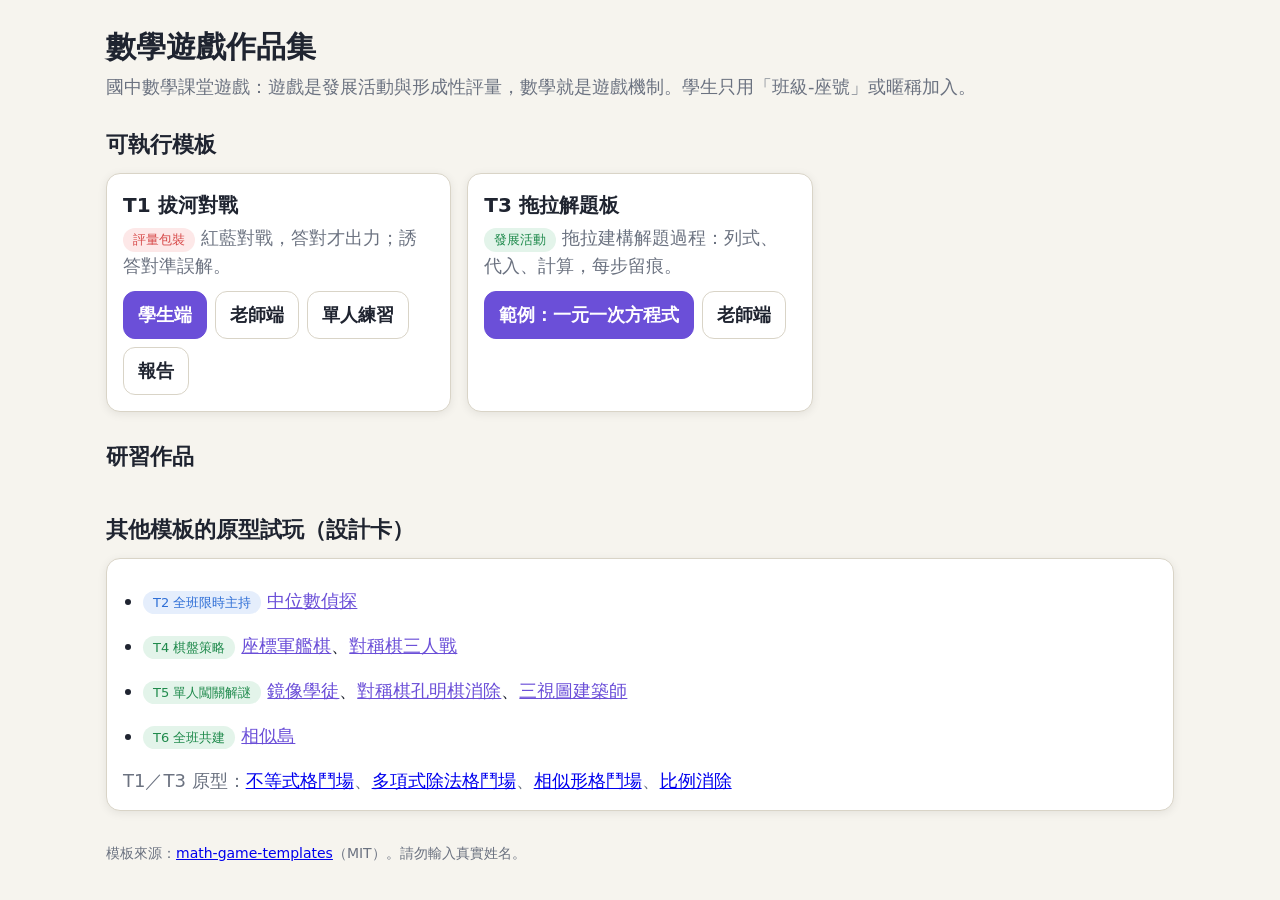
==== site/index.html @ 7c6f1c74 "數學遊戲模板：Cloudflare＋Supabase，教材→遊戲的 Agent 工作流 - AGENTS.md：從教材到上線八步驟（回推八步驟＋兩問檢驗、部署、驗收） - T1 拔河對戰（評量包裝）：" ====
<!doctype html>
<html lang="zh-Hant">
<head>
<meta charset="utf-8">
<meta name="viewport" content="width=device-width, initial-scale=1, viewport-fit=cover">
<title>數學遊戲作品集</title>
<meta name="description" content="國中數學課堂遊戲：模板與研習作品入口">
<link rel="stylesheet" href="shared/base.css">
<style>
  h1 { font-size: 30px; margin: 8px 0 4px; }
  h2 { font-size: 22px; margin: 28px 0 12px; }
  .lead { margin: 0 0 8px; }
  .grid { display: grid; grid-template-columns: repeat(auto-fill, minmax(300px, 1fr)); gap: 16px; }
  .card h3 { margin: 0 0 4px; font-size: 20px; }
  .card p { margin: 0 0 12px; }
  .tag { display: inline-block; font-size: 13px; padding: 2px 10px; border-radius: 999px; margin-right: 6px; }
  .tag.assess { background: var(--red-soft); color: var(--red); }
  .tag.develop { background: var(--ok-soft); color: var(--ok); }
  .tag.both { background: var(--blue-soft); color: var(--blue); }
  .links { display: flex; flex-wrap: wrap; gap: 8px; }
  .links a { display: inline-flex; align-items: center; min-height: 48px; padding: 8px 14px; border-radius: 12px; border: 1px solid var(--line); color: var(--ink); text-decoration: none; font-weight: 600; background: var(--panel); }
  .links a.primary { background: var(--accent); border-color: var(--accent); color: #fff; }
  .links a:focus-visible { outline: 3px solid var(--accent); outline-offset: 2px; }
  ul.protos { margin: 0; padding-left: 20px; }
  ul.protos li { margin: 6px 0; }
  ul.protos a { color: var(--accent); display: inline-block; padding: 6px 0; }
  footer { margin: 32px 0 16px; font-size: 14px; }
</style>
</head>
<body>
<main class="wrap">
  <h1>數學遊戲作品集</h1>
  <p class="lead muted">國中數學課堂遊戲：遊戲是發展活動與形成性評量，數學就是遊戲機制。學生只用「班級-座號」或暱稱加入。</p>

  <h2>可執行模板</h2>
  <div class="grid">
    <section class="panel card">
      <h3>T1 拔河對戰</h3>
      <p><span class="tag assess">評量包裝</span><span class="muted">紅藍對戰，答對才出力；誘答對準誤解。</span></p>
      <div class="links">
        <a class="primary" href="games/tug-of-war/">學生端</a>
        <a href="games/tug-of-war/?teacher=1">老師端</a>
        <a href="games/tug-of-war/?mode=solo">單人練習</a>
        <a href="games/tug-of-war/report.html">報告</a>
      </div>
    </section>
    <section class="panel card">
      <h3>T3 拖拉解題板</h3>
      <p><span class="tag develop">發展活動</span><span class="muted">拖拉建構解題過程：列式、代入、計算，每步留痕。</span></p>
      <div class="links">
        <a class="primary" href="games/step-board/?content=linear-equation">範例：一元一次方程式</a>
        <a href="games/step-board/teacher.html">老師端</a>
      </div>
    </section>
  </div>

  <h2>研習作品</h2>
  <div class="grid">
    <!-- ===== 學員新增的遊戲請加在這裡 =====
         複製下面的範本，改成自己的 slug、名稱與說明；定位標籤用 assess（評量包裝）/ develop（發展活動）/ both。
    <section class="panel card">
      <h3>遊戲名稱</h3>
      <p><span class="tag develop">發展活動</span><span class="muted">單元｜一句話說明數學動詞</span></p>
      <div class="links">
        <a class="primary" href="games/<slug>/">學生端</a>
        <a href="games/<slug>/?teacher=1">老師端</a>
      </div>
    </section>
    ===== 學員新增區塊結束 ===== -->
  </div>

  <h2>其他模板的原型試玩（設計卡）</h2>
  <section class="panel">
    <ul class="protos">
      <li><span class="tag both">T2 全班限時主持</span><a href="https://my-teaching-tools.web.app/games/median-detective/demo/" target="_blank" rel="noopener">中位數偵探</a></li>
      <li><span class="tag develop">T4 棋盤策略</span><a href="https://my-teaching-tools.web.app/games/battleship/?ns=public" target="_blank" rel="noopener">座標軍艦棋</a>、<a href="https://my-teaching-tools.web.app/games/line-symmetry/symbattle/?ns=public&amp;demo=3" target="_blank" rel="noopener">對稱棋三人戰</a></li>
      <li><span class="tag develop">T5 單人闖關解謎</span><a href="https://my-teaching-tools.web.app/games/line-symmetry/solo/?ns=public" target="_blank" rel="noopener">鏡像學徒</a>、<a href="https://my-teaching-tools.web.app/games/line-symmetry/sympieces/?ns=public" target="_blank" rel="noopener">對稱棋孔明棋消除</a>、<a href="https://my-teaching-tools.web.app/games/three-view/" target="_blank" rel="noopener">三視圖建築師</a></li>
      <li><span class="tag develop">T6 全班共建</span><a href="https://my-teaching-tools.web.app/games/similarity-island/" target="_blank" rel="noopener">相似島</a></li>
    </ul>
    <p class="muted" style="margin:12px 0 0">T1／T3 原型：<a href="https://my-teaching-tools.web.app/games/linear-inequality-fighter/demo/" target="_blank" rel="noopener">不等式格鬥場</a>、<a href="https://my-teaching-tools.web.app/games/polynomial-division-fighter/demo/" target="_blank" rel="noopener">多項式除法格鬥場</a>、<a href="https://math-g9-similarity-fighter.pages.dev/" target="_blank" rel="noopener">相似形格鬥場</a>、<a href="https://my-teaching-tools.web.app/games/ratio-tetris/" target="_blank" rel="noopener">比例消除</a></p>
  </section>

  <footer class="muted">
    模板來源：<a href="https://github.com/mathruffian-dot/math-game-templates" target="_blank" rel="noopener">math-game-templates</a>（MIT）。請勿輸入真實姓名。
  </footer>
</main>
</body>
</html>
---- site/shared/base.css ----
/* 共用基礎樣式：iPad 優先，觸控目標 ≥ 48px */
:root {
  --bg: #f6f4ee; --panel: #ffffff; --ink: #1f2430; --muted: #6b7280; --line: #d9d4c7;
  --red: #d64545; --red-soft: #fde8e8; --blue: #2f6fd6; --blue-soft: #e5eefc;
  --ok: #1f8a4c; --ok-soft: #e3f4ea; --warn: #b7791f; --warn-soft: #fdf3e1;
  --accent: #6b4fd8; --radius: 14px; --shadow: 0 2px 10px rgba(0,0,0,.08);
  --font: "Noto Sans TC", "PingFang TC", "Microsoft JhengHei", system-ui, sans-serif;
}
@media (prefers-color-scheme: dark) {
  :root:not([data-theme="light"]) {
    --bg: #15171c; --panel: #1f232b; --ink: #eef0f4; --muted: #9aa3b2; --line: #343a46;
    --red-soft: #3a2224; --blue-soft: #1d2a40; --ok-soft: #173326; --warn-soft: #3a2e17;
  }
}
* { box-sizing: border-box; }
html, body { margin: 0; background: var(--bg); color: var(--ink); font-family: var(--font); font-size: 18px; line-height: 1.5; }
body { min-height: 100dvh; padding: env(safe-area-inset-top) env(safe-area-inset-right) env(safe-area-inset-bottom) env(safe-area-inset-left); -webkit-tap-highlight-color: transparent; }
.wrap { max-width: 1100px; margin: 0 auto; padding: 16px; }
.panel { background: var(--panel); border: 1px solid var(--line); border-radius: var(--radius); box-shadow: var(--shadow); padding: 16px; }
button, .btn { min-height: 48px; min-width: 48px; padding: 10px 18px; border-radius: 12px; border: 1px solid var(--line); background: var(--panel); color: var(--ink); font: inherit; font-weight: 600; cursor: pointer; touch-action: manipulation; }
button.primary { background: var(--accent); border-color: var(--accent); color: #fff; }
button:disabled { opacity: .45; cursor: not-allowed; }
input, select { min-height: 48px; padding: 8px 12px; border-radius: 10px; border: 1px solid var(--line); background: var(--panel); color: var(--ink); font: inherit; font-size: 18px; }
.row { display: flex; gap: 12px; flex-wrap: wrap; align-items: center; }
.muted { color: var(--muted); }
.hidden { display: none !important; }
.toast { position: fixed; left: 50%; bottom: 24px; transform: translateX(-50%); background: var(--ink); color: var(--bg); padding: 12px 20px; border-radius: 12px; z-index: 50; max-width: 90vw; }
.mode-badge { font-size: 13px; padding: 2px 10px; border-radius: 999px; background: var(--warn-soft); color: var(--warn); }
/* 數學記號：分數上下排列 */
.frac { display: inline-flex; flex-direction: column; align-items: center; vertical-align: middle; margin: 0 .15em; line-height: 1.1; }
.frac > span:first-child { border-bottom: 2px solid currentColor; padding: 0 .2em; }
.overline { text-decoration: overline; }
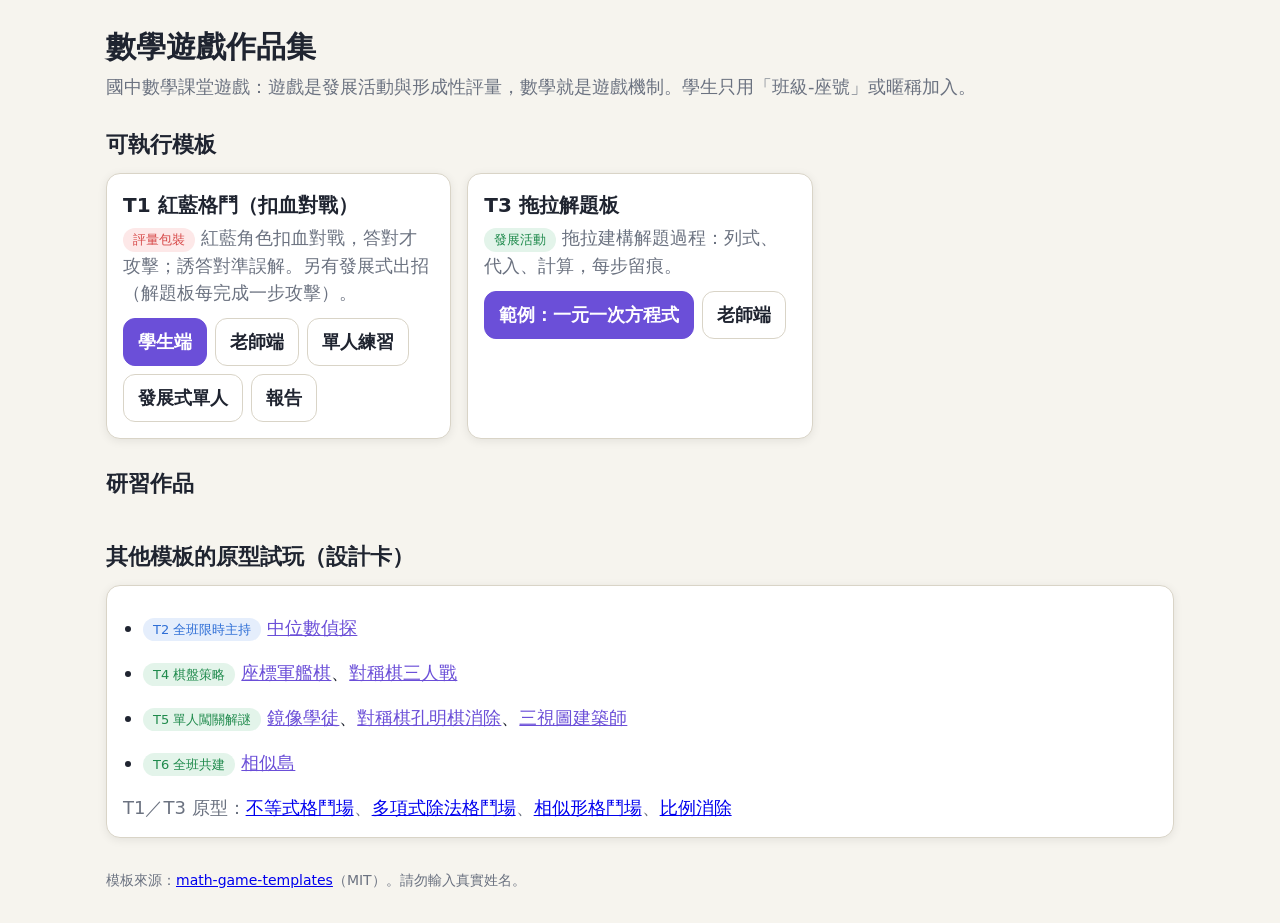
==== commit ac96695f: "T1 改為紅藍格鬥（扣血制），支援評量式與發展式兩種出招 - 血量依對手人數，歸零立即結束；時間到比剩餘血量比例 - 評量式：答題庫題目；發展式：重用 step-board 引擎，在解題板每完成一步就" ====
--- a/site/index.html
+++ b/site/index.html
@@ -35,12 +35,13 @@
   <h2>可執行模板</h2>
   <div class="grid">
     <section class="panel card">
-      <h3>T1 拔河對戰</h3>
-      <p><span class="tag assess">評量包裝</span><span class="muted">紅藍對戰，答對才出力；誘答對準誤解。</span></p>
+      <h3>T1 紅藍格鬥（扣血對戰）</h3>
+      <p><span class="tag assess">評量包裝</span><span class="muted">紅藍角色扣血對戰，答對才攻擊；誘答對準誤解。另有發展式出招（解題板每完成一步攻擊）。</span></p>
       <div class="links">
         <a class="primary" href="games/tug-of-war/">學生端</a>
         <a href="games/tug-of-war/?teacher=1">老師端</a>
         <a href="games/tug-of-war/?mode=solo">單人練習</a>
+        <a href="games/tug-of-war/?mode=solo&play=steps&content=poly-division">發展式單人</a>
         <a href="games/tug-of-war/report.html">報告</a>
       </div>
     </section>
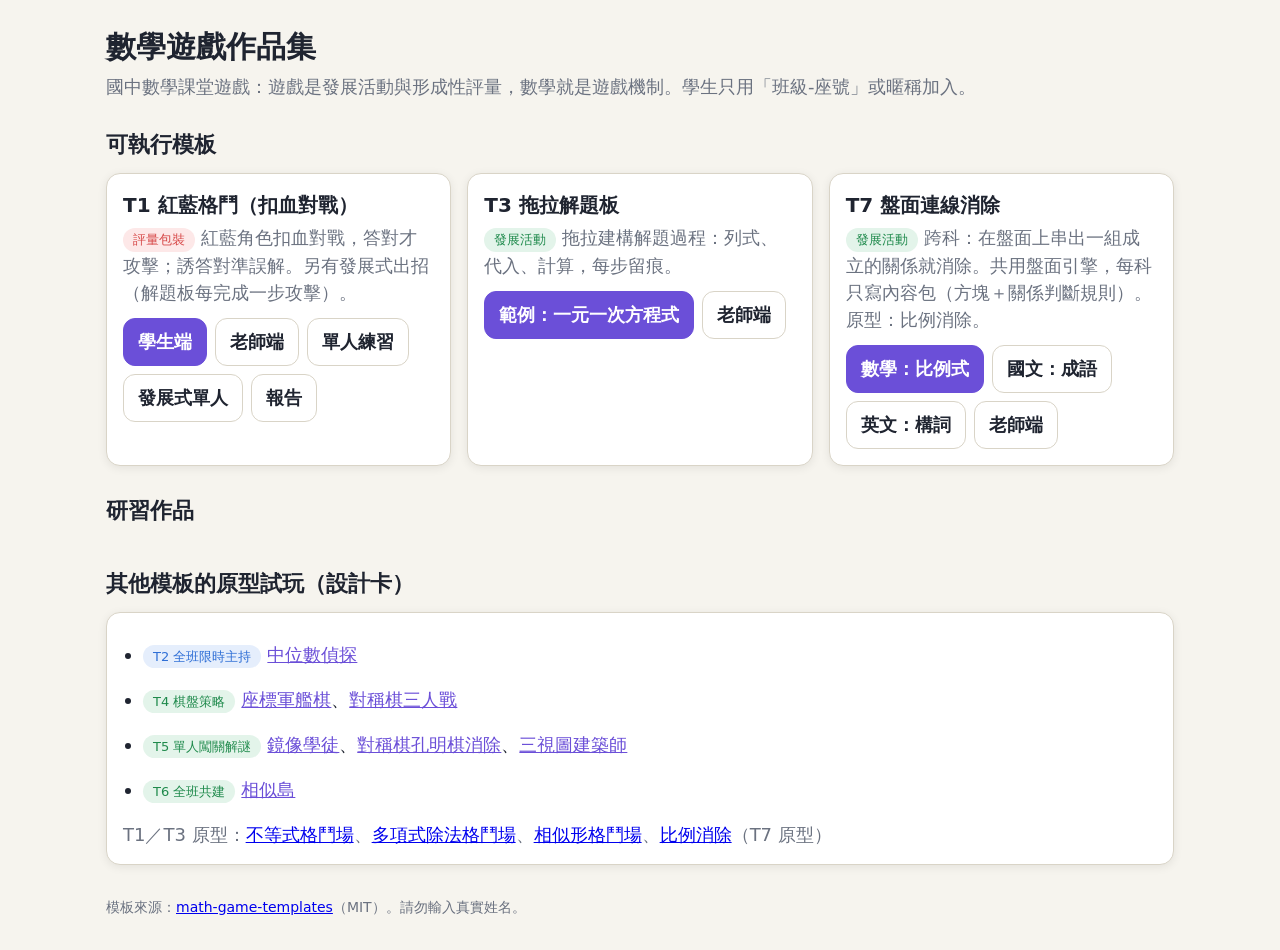
==== commit 2962322d: "新增 T7 盤面連線消除：跨科模板（原型：比例消除） - 共用盤面引擎：8 方向相鄰連線、掉落補位、種入可解鏈、無解洗牌、不自動連鎖 - 內容包介面：makeTile／plant／check／misc" ====
--- a/site/index.html
+++ b/site/index.html
@@ -53,6 +53,16 @@
         <a href="games/step-board/teacher.html">老師端</a>
       </div>
     </section>
+    <section class="panel card">
+      <h3>T7 盤面連線消除</h3>
+      <p><span class="tag develop">發展活動</span><span class="muted">跨科：在盤面上串出一組成立的關係就消除。共用盤面引擎，每科只寫內容包（方塊＋關係判斷規則）。原型：比例消除。</span></p>
+      <div class="links">
+        <a class="primary" href="games/chain-match/?content=math/ratio">數學：比例式</a>
+        <a href="games/chain-match/?content=chinese/idiom">國文：成語</a>
+        <a href="games/chain-match/?content=english/affix">英文：構詞</a>
+        <a href="games/chain-match/teacher.html">老師端</a>
+      </div>
+    </section>
   </div>
 
   <h2>研習作品</h2>
@@ -78,7 +88,7 @@
       <li><span class="tag develop">T5 單人闖關解謎</span><a href="https://my-teaching-tools.web.app/games/line-symmetry/solo/?ns=public" target="_blank" rel="noopener">鏡像學徒</a>、<a href="https://my-teaching-tools.web.app/games/line-symmetry/sympieces/?ns=public" target="_blank" rel="noopener">對稱棋孔明棋消除</a>、<a href="https://my-teaching-tools.web.app/games/three-view/" target="_blank" rel="noopener">三視圖建築師</a></li>
       <li><span class="tag develop">T6 全班共建</span><a href="https://my-teaching-tools.web.app/games/similarity-island/" target="_blank" rel="noopener">相似島</a></li>
     </ul>
-    <p class="muted" style="margin:12px 0 0">T1／T3 原型：<a href="https://my-teaching-tools.web.app/games/linear-inequality-fighter/demo/" target="_blank" rel="noopener">不等式格鬥場</a>、<a href="https://my-teaching-tools.web.app/games/polynomial-division-fighter/demo/" target="_blank" rel="noopener">多項式除法格鬥場</a>、<a href="https://math-g9-similarity-fighter.pages.dev/" target="_blank" rel="noopener">相似形格鬥場</a>、<a href="https://my-teaching-tools.web.app/games/ratio-tetris/" target="_blank" rel="noopener">比例消除</a></p>
+    <p class="muted" style="margin:12px 0 0">T1／T3 原型：<a href="https://my-teaching-tools.web.app/games/linear-inequality-fighter/demo/" target="_blank" rel="noopener">不等式格鬥場</a>、<a href="https://my-teaching-tools.web.app/games/polynomial-division-fighter/demo/" target="_blank" rel="noopener">多項式除法格鬥場</a>、<a href="https://math-g9-similarity-fighter.pages.dev/" target="_blank" rel="noopener">相似形格鬥場</a>、<a href="https://my-teaching-tools.web.app/games/ratio-tetris/" target="_blank" rel="noopener">比例消除</a>（T7 原型）</p>
   </section>
 
   <footer class="muted">
